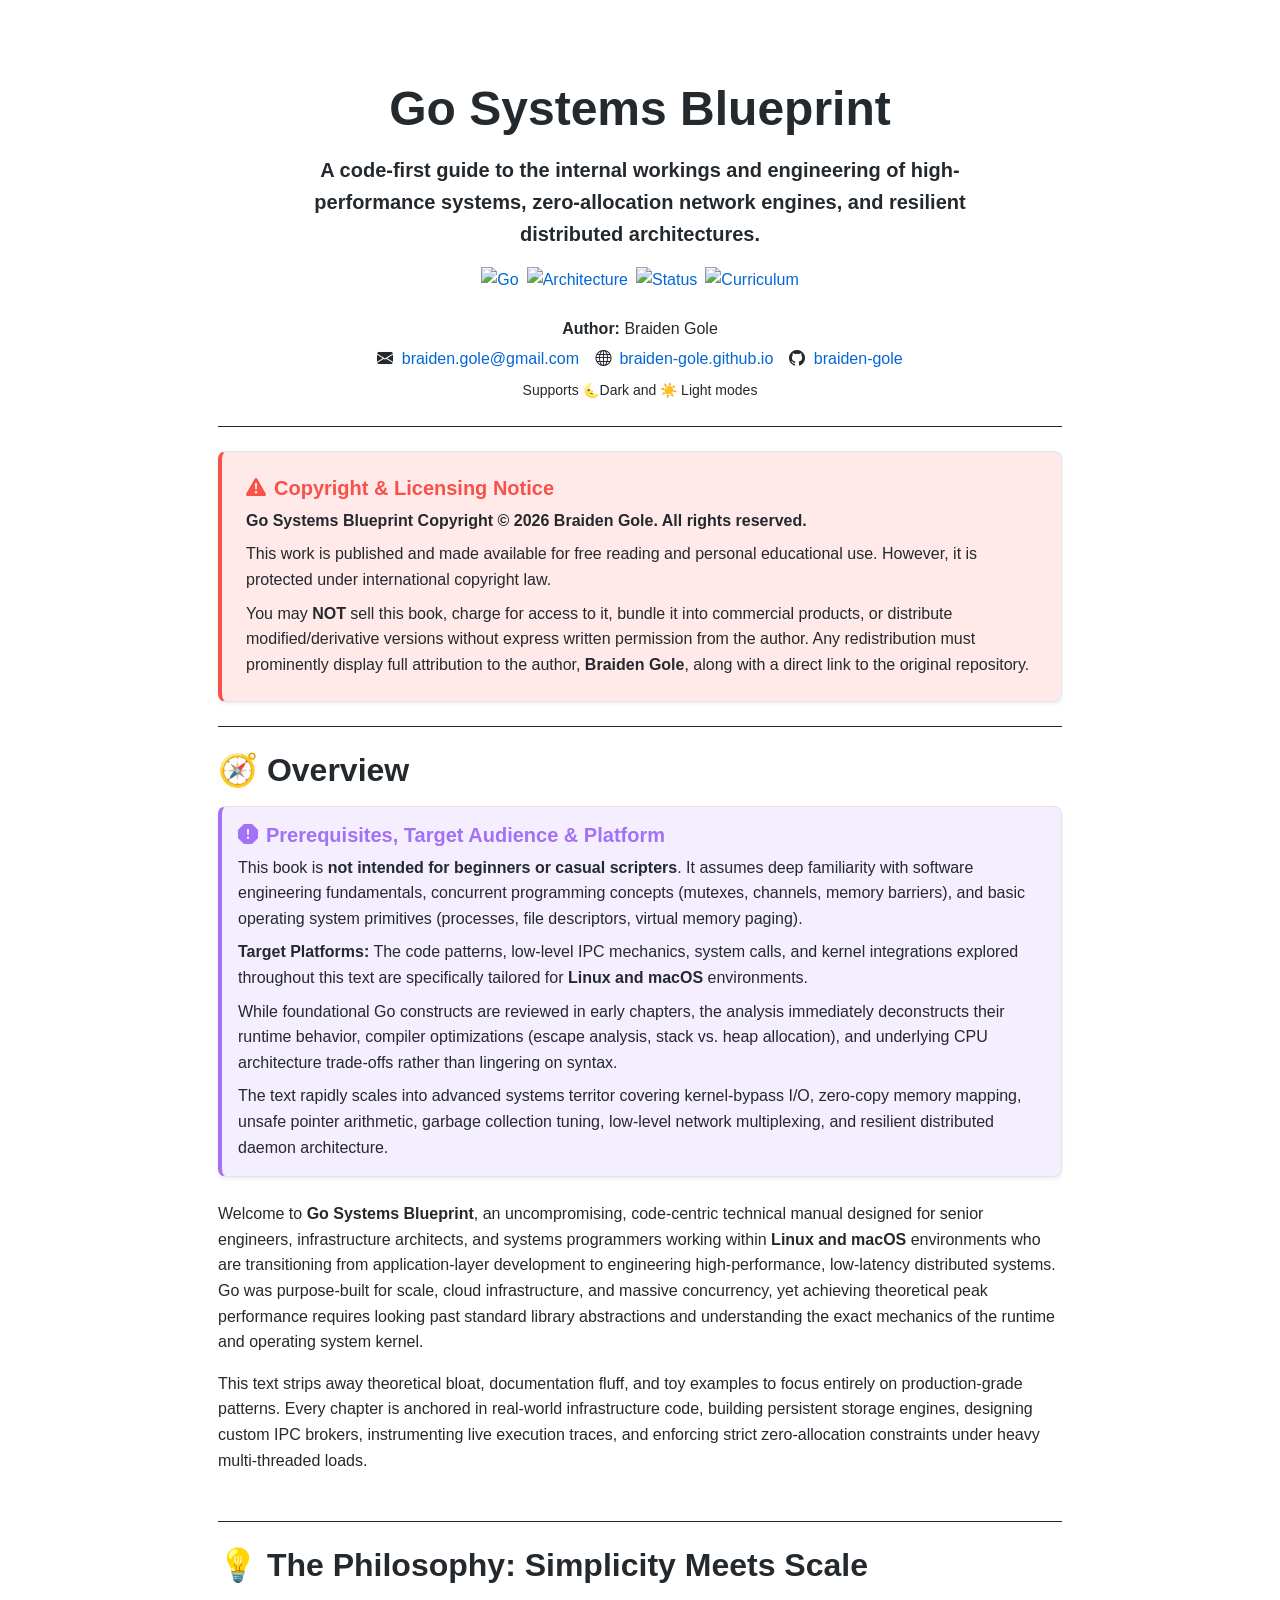
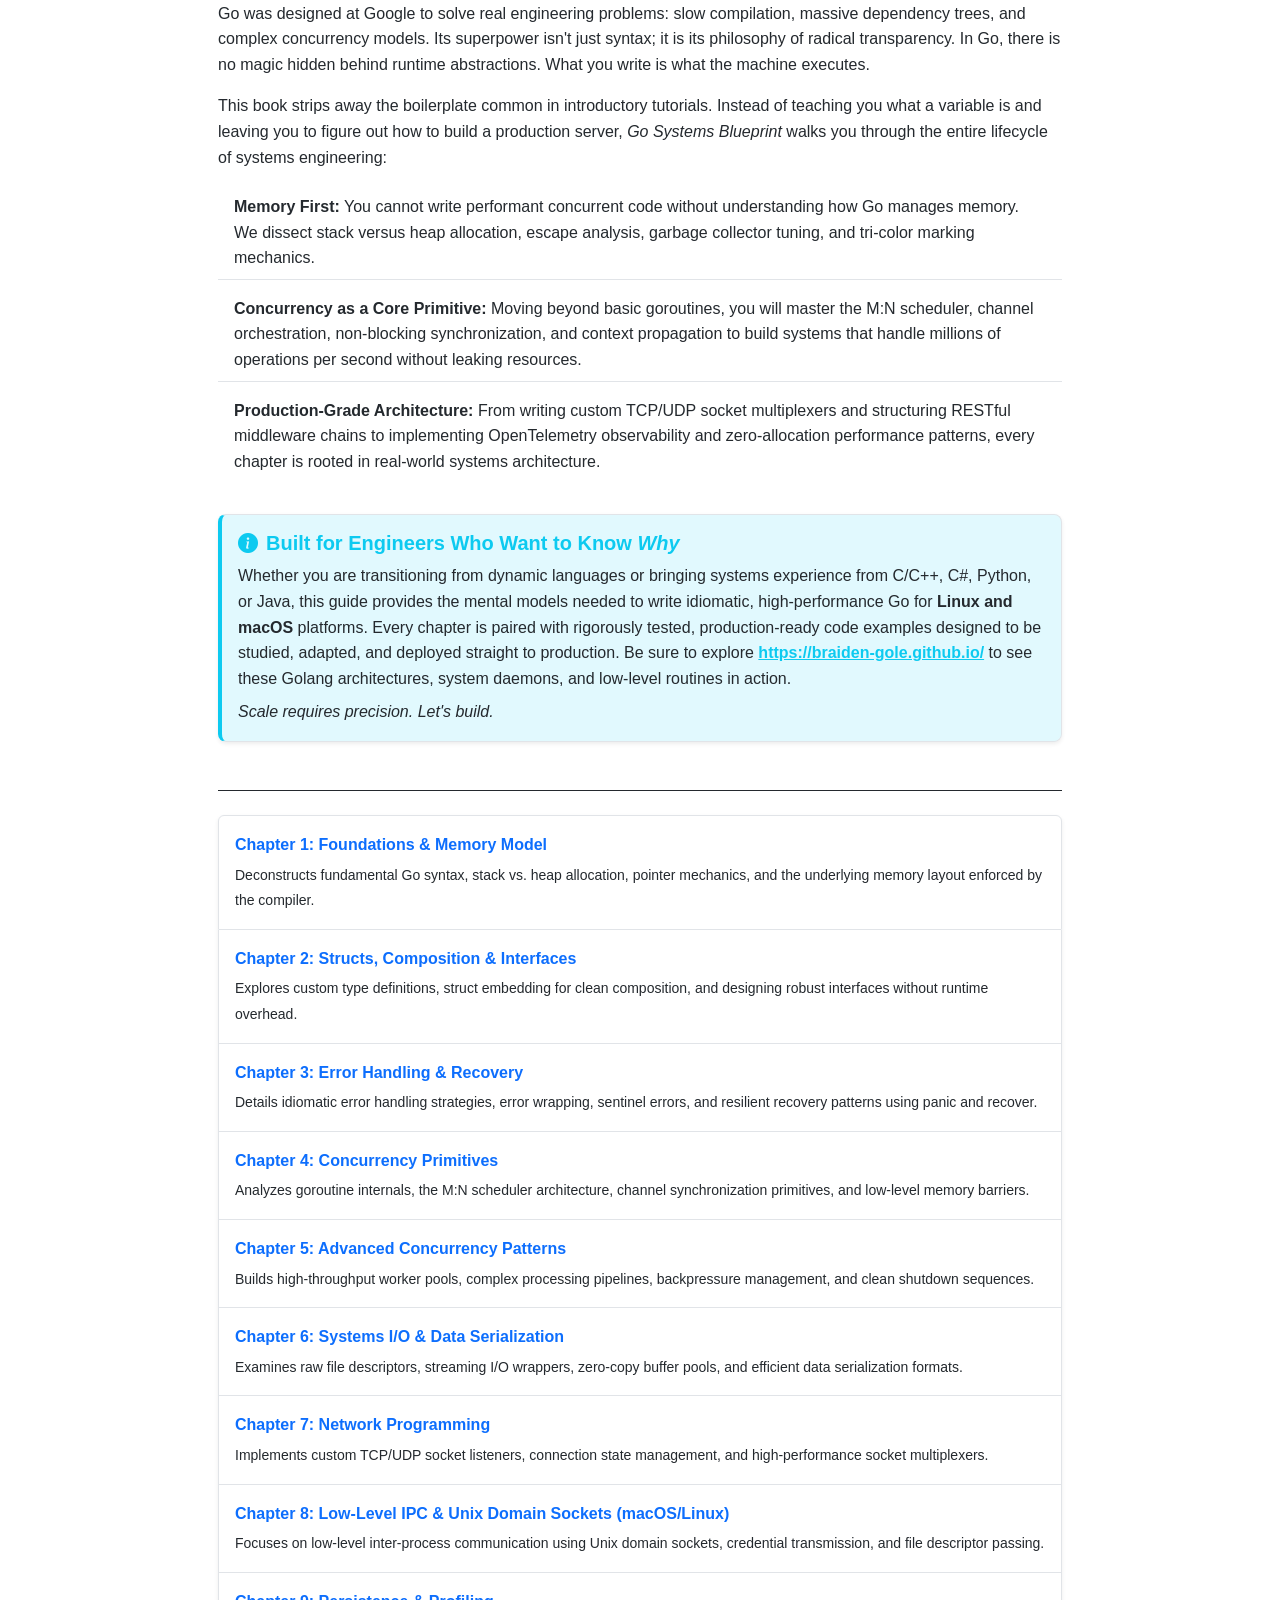
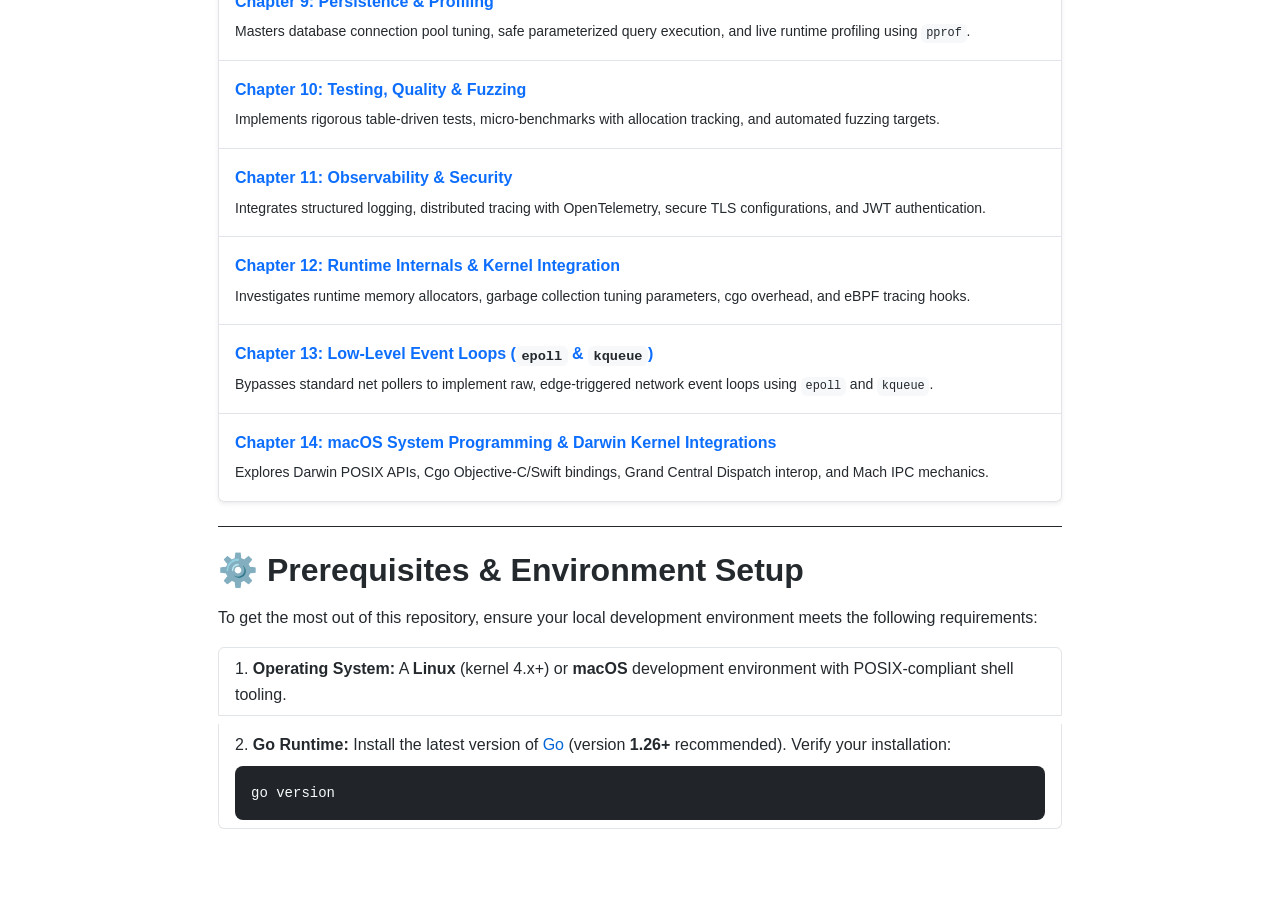
==== index.html @ 61bf5af3 "Initial commit." ====
<!DOCTYPE html>
<html lang="en">
    <head>
        <meta charset="UTF-8">
        <meta name="viewport" content="width=device-width, initial-scale=1.0">
        <meta name="color-scheme" content="light dark">
        <meta name="google-site-verification" content="gSmkvvqMiaJTaz9yyplx1rLh1oq0xYuaoLw1D1LukHU" />
        <meta name="description" content="A comprehensive guide and blueprint for building high-performance, scalable systems in Go by Braiden Gole." />
        <meta name="author" content="Braiden Gole" />
        <meta name="robots" content="index, follow" />
        <title>Go Systems Blueprint | Braiden Gole</title>

        <!-- Canonical Tag (Points strictly to itself) -->
        <link rel="canonical" href="https://braiden-gole.github.io/go-systems-blueprint-book/" />

        <!-- Identity Verification -->
        <link rel="me" href="https://github.com/braiden-gole" />

        <!-- Structured Data: Book Schema -->
        <script type="application/ld+json">
        {
            "@context": "https://schema.org",
            "@type": "TechArticle",
            "headline": "Go Systems Blueprint",
            "url": "https://braiden-gole.github.io/go-systems-blueprint-book/",
            "description": "A comprehensive guide and blueprint for building high-performance, scalable systems in Go.",
            "author": {
                "@type": "Person",
                "name": "Braiden Gole",
                "jobTitle": "Computer Programmer",
                "url": "https://braiden-gole.github.io/",
                "image": "https://braiden-gole.github.io/images/favicon_braiden.png",
                "sameAs": [
                    "https://github.com/braiden-gole"
                ]
            },
            "inLanguage": "en"
        }
        </script>

        <!-- Bootstrap 5 CSS -->
        <link href="https://cdn.jsdelivr.net/npm/bootstrap@5.3.3/dist/css/bootstrap.min.css"
              rel="stylesheet"
              integrity="sha384-QWTKZyjpPEjISv5WaRU9OFeRpok6YctnYmDr5pNlyT2bRjXh0JMhjY6hW+ALEwIH"
              crossorigin="anonymous">
        
        <!-- Bootstrap Icons -->
        <link rel="stylesheet"
              href="https://cdn.jsdelivr.net/npm/bootstrap-icons@1.11.3/font/bootstrap-icons.min.css">

        <!-- Custom CSS -->
        <link rel="stylesheet" href="stylesheets/main.css">
    </head>
    <body>
        <main class="container my-5" style="max-width: 900px;">

            <!-- Header Section -->
            <header class="text-center mb-4">
                <h1 class="display-5 fw-bold mb-3">Go Systems Blueprint</h1>

                <p class="lead fw-semibold text-body-white mx-auto"
                   style="max-width: 750px;">
                    A code-first guide to the internal workings and
                    engineering of high-performance systems,
                    zero-allocation network engines, and resilient
                    distributed architectures.
                </p>

                <!-- Badges -->
                <div class="d-flex flex-wrap justify-content-center gap-2 my-3">
                    <a href="https://golang.org"><img
                        src="https://img.shields.io/badge/language-Go-00ADD8?style=for-the-badge&logo=go&logoColor=white"
                        alt="Go"></a>
                    <a href="https://github.com/braiden-gole/go-systems-blueprint"><img
                        src="https://img.shields.io/badge/architecture-Concurrent-6F42C1?style=for-the-badge&logo=server&logoColor=white"
                        alt="Architecture"></a>
                    <a href="https://github.com/braiden-gole/go-systems-blueprint"><img
                        src="https://img.shields.io/badge/status-active-2EA44F?style=for-the-badge&logo=statuspage&logoColor=white"
                        alt="Status"></a>
                    <a href="https://github.com/braiden-gole/go-systems-blueprint"><img
                        src="https://img.shields.io/badge/curriculum-14_Chapters-FB8C00?style=for-the-badge&logo=gitbook&logoColor=white"
                        alt="Curriculum"></a>
                </div>

                <!-- Author Info -->
                <div class="mt-4">
                    <p class="mb-1"><strong>Author:</strong> Braiden Gole</p>
                    <div class="d-flex flex-wrap justify-content-center align-items-center gap-3 text-body-secondary">
                        <span><i class="bi bi-envelope-fill me-1 author-icon"></i>
                            <a href="mailto:braiden.gole@gmail.com"
                               class="text-decoration-none">braiden.gole@gmail.com</a>
                        </span>
                        <span><i class="bi bi-globe me-1 author-icon"></i>
                            <a href="https://braiden-gole.github.io/"
                               class="text-decoration-none">braiden-gole.github.io</a>
                        </span>
                        <span><i class="bi bi-github me-1 author-icon"></i>
                            <a href="https://github.com/braiden-gole"
                               class="text-decoration-none">braiden-gole</a>
                        </span>
                    </div>
                </div>

                <p class="small mt-2">
                    Supports 🌜Dark and ☀️ Light modes
                </p>
            </header>

            <hr class="my-4">

            <!-- Copyright Notice Callout -->
            <div class="alert alert-caution shadow-sm rounded-3 mb-4 p-4"
                 role="alert">
                <h5 class="alert-heading fw-bold mb-2">
                    <i class="bi bi-exclamation-triangle-fill me-2"></i>Copyright & Licensing Notice
                </h5>
                <p class="mb-2">
                    <strong>Go Systems Blueprint Copyright © 2026 Braiden Gole. All rights reserved.</strong>
                </p>
                <p class="mb-2">
                    This work is published and made available for free reading
                    and personal educational use. However, it is protected
                    under international copyright law.
                </p>
                <p class="mb-0">
                    You may <strong>NOT</strong> sell this book, charge for
                    access to it, bundle it into commercial products, or
                    distribute modified/derivative versions without express
                    written permission from the author. Any redistribution
                    must prominently display full attribution to the
                    author, <strong>Braiden Gole</strong>, along with a
                    direct link to the original repository.
                </p>
            </div>

            <hr class="my-4">

            <!-- Overview Section -->
            <section class="mb-5">
                <h2 class="fw-bold mb-3">🧭 Overview</h2>

                <!-- Prerequisites Callout -->
                <div class="alert alert-purple shadow-sm rounded-3 mb-4"
                     role="alert">
                    <h5 class="alert-heading fw-bold mb-2">
                        <i class="bi bi-exclamation-octagon-fill me-2"></i>Prerequisites, Target Audience & Platform
                    </h5>
                    <p class="mb-2">
                        This book is <strong>not intended for beginners or
                        casual scripters</strong>. It assumes deep
                        familiarity with software engineering fundamentals,
                        concurrent programming concepts (mutexes, channels,
                        memory barriers), and basic operating system
                        primitives (processes, file descriptors, virtual
                        memory paging).
                    </p>
                    <p class="mb-2">
                        <strong>Target Platforms:</strong> The code patterns,
                        low-level IPC mechanics, system calls, and kernel
                        integrations explored throughout this text are
                        specifically tailored for <strong>Linux and
                        macOS</strong> environments.
                    </p>
                    <p class="mb-2">
                        While foundational Go constructs are reviewed in
                        early chapters, the analysis immediately
                        deconstructs their runtime behavior, compiler
                        optimizations (escape analysis, stack vs. heap
                        allocation), and underlying CPU architecture
                        trade-offs rather than lingering on syntax.
                    </p>
                    <p class="mb-0">
                        The text rapidly scales into advanced systems
                        territor covering kernel-bypass I/O, zero-copy
                        memory mapping, unsafe pointer arithmetic, garbage
                        collection tuning, low-level network multiplexing,
                        and resilient distributed daemon architecture.
                    </p>
                </div>

                <p>
                    Welcome to <strong>Go Systems Blueprint</strong>, an
                    uncompromising, code-centric technical manual designed
                    for senior engineers, infrastructure architects, and
                    systems programmers working within <strong>Linux and
                    macOS</strong> environments who are transitioning from
                    application-layer development to engineering
                    high-performance, low-latency distributed systems. Go
                    was purpose-built for scale, cloud infrastructure, and
                    massive concurrency, yet achieving theoretical peak
                    performance requires looking past standard library
                    abstractions and understanding the exact mechanics of
                    the runtime and operating system kernel.
                </p>

                <p>
                    This text strips away theoretical bloat, documentation
                    fluff, and toy examples to focus entirely on
                    production-grade patterns. Every chapter is anchored in
                    real-world infrastructure code, building persistent
                    storage engines, designing custom IPC brokers,
                    instrumenting live execution traces, and enforcing
                    strict zero-allocation constraints under heavy
                    multi-threaded loads.
                </p>
            </section>

            <hr class="my-4">

            <!-- Philosophy Section -->
            <section class="mb-5">
                <h2 class="fw-bold mb-3">
                    💡 The Philosophy: Simplicity Meets Scale
                </h2>

                <p>
                    Go was designed at Google to solve real engineering
                    problems: slow compilation, massive dependency trees, and
                    complex concurrency models. Its superpower isn't just
                    syntax; it is its philosophy of radical transparency. In
                    Go, there is no magic hidden behind runtime
                    abstractions. What you write is what the machine
                    executes.
                </p>

                <p>
                    This book strips away the boilerplate common in
                    introductory tutorials. Instead of teaching you what a
                    variable is and leaving you to figure out how to build a
                    production server, <em>Go Systems Blueprint</em> walks
                    you through the entire lifecycle of systems
                    engineering:
                </p>

                <ul class="list-group list-group-flush mb-4">
                    <li class="list-group-item">
                        <strong>Memory First:</strong> You cannot write
                        performant concurrent code without understanding how
                        Go manages memory. We dissect stack versus heap
                        allocation, escape analysis, garbage collector
                        tuning, and tri-color marking mechanics.
                    </li>
                    <li class="list-group-item">
                        <strong>Concurrency as a Core Primitive:</strong>
                        Moving beyond basic goroutines, you will master the
                        M:N scheduler, channel orchestration, non-blocking
                        synchronization, and context propagation to build
                        systems that handle millions of operations per
                        second without leaking resources.
                    </li>
                    <li class="list-group-item">
                        <strong>Production-Grade Architecture:</strong>
                        From writing custom TCP/UDP socket multiplexers and
                        structuring RESTful middleware chains to
                        implementing OpenTelemetry observability and
                        zero-allocation performance patterns, every chapter
                        is rooted in real-world systems architecture.
                    </li>
                </ul>

                <!-- Note Callout -->
                <div class="alert alert-info shadow-sm rounded-3"
                     role="alert">
                    <h5 class="alert-heading fw-bold mb-2">
                        <i class="bi bi-info-circle-fill me-2"></i>Built for Engineers Who Want to Know <em>Why</em>
                    </h5>
                    <p class="mb-2">
                        Whether you are transitioning from dynamic languages
                        or bringing systems experience from C/C++, C#,
                        Python, or Java, this guide provides the mental
                        models needed to write idiomatic, high-performance
                        Go for <strong>Linux and macOS</strong> platforms.
                        Every chapter is paired with rigorously tested,
                        production-ready code examples designed to be
                        studied, adapted, and deployed straight to
                        production. Be sure to explore <strong><a
                        href="https://braiden-gole.github.io/"
                        class="text-info text-decoration-underline">https://braiden-gole.github.io/</a></strong>
                        to see these Golang architectures, system daemons,
                        and low-level routines in action.
                    </p>
                    <p class="mb-0">
                        <em>Scale requires precision. Let's build.</em>
                    </p>
                </div>
            </section>

            <hr class="my-4">

            <!-- Core Curriculum -->
            <div class="list-group shadow-sm">
                <a href="components/01_chapter.html"
                   class="list-group-item list-group-item-action p-3">
                    <div class="fw-bold mb-1 link-primary">
                        Chapter 1: Foundations & Memory Model
                    </div>
                    <small>
                        Deconstructs fundamental Go syntax, stack vs. heap
                        allocation, pointer mechanics, and the underlying
                        memory layout enforced by the compiler.
                    </small>
                </a>
                <a href="components/02_chapter.html"
                   class="list-group-item list-group-item-action p-3">
                    <div class="fw-bold mb-1 link-primary">
                        Chapter 2: Structs, Composition & Interfaces
                    </div>
                    <small>
                        Explores custom type definitions, struct embedding
                        for clean composition, and designing robust
                        interfaces without runtime overhead.
                    </small>
                </a>
                <a href="components/03_chapter.html"
                   class="list-group-item list-group-item-action p-3">
                    <div class="fw-bold mb-1 link-primary">
                        Chapter 3: Error Handling & Recovery
                    </div>
                    <small>
                        Details idiomatic error handling strategies, error
                        wrapping, sentinel errors, and resilient recovery
                        patterns using panic and recover.
                    </small>
                </a>
                <a href="components/04_chapter.html"
                   class="list-group-item list-group-item-action p-3">
                    <div class="fw-bold mb-1 link-primary">
                        Chapter 4: Concurrency Primitives
                    </div>
                    <small>
                        Analyzes goroutine internals, the M:N scheduler
                        architecture, channel synchronization primitives,
                        and low-level memory barriers.
                    </small>
                </a>
                <a href="components/05_chapter.html"
                   class="list-group-item list-group-item-action p-3">
                    <div class="fw-bold mb-1 link-primary">
                        Chapter 5: Advanced Concurrency Patterns
                    </div>
                    <small>
                        Builds high-throughput worker pools, complex
                        processing pipelines, backpressure management, and
                        clean shutdown sequences.
                    </small>
                </a>
                <a href="components/06_chapter.html"
                   class="list-group-item list-group-item-action p-3">
                    <div class="fw-bold mb-1 link-primary">
                        Chapter 6: Systems I/O & Data Serialization
                    </div>
                    <small>
                        Examines raw file descriptors, streaming I/O
                        wrappers, zero-copy buffer pools, and efficient data
                        serialization formats.
                    </small>
                </a>
                <a href="components/07_chapter.html"
                   class="list-group-item list-group-item-action p-3">
                    <div class="fw-bold mb-1 link-primary">
                        Chapter 7: Network Programming
                    </div>
                    <small>
                        Implements custom TCP/UDP socket listeners, connection
                        state management, and high-performance socket
                        multiplexers.
                    </small>
                </a>
                <a href="components/08_chapter.html"
                   class="list-group-item list-group-item-action p-3">
                    <div class="fw-bold mb-1 link-primary">
                        Chapter 8: Low-Level IPC & Unix Domain Sockets (macOS/Linux)
                    </div>
                    <small>
                        Focuses on low-level inter-process communication using
                        Unix domain sockets, credential transmission, and
                        file descriptor passing.
                    </small>
                </a>
                <a href="components/09_chapter.html"
                   class="list-group-item list-group-item-action p-3">
                    <div class="fw-bold mb-1 link-primary">
                        Chapter 9: Persistence & Profiling
                    </div>
                    <small>
                        Masters database connection pool tuning, safe
                        parameterized query execution, and live runtime
                        profiling using <code>pprof</code>.
                    </small>
                </a>
                <a href="components/10_chapter.html"
                   class="list-group-item list-group-item-action p-3">
                    <div class="fw-bold mb-1 link-primary">
                        Chapter 10: Testing, Quality & Fuzzing
                    </div>
                    <small>
                        Implements rigorous table-driven tests,
                        micro-benchmarks with allocation tracking, and
                        automated fuzzing targets.
                    </small>
                </a>
                <a href="components/11_chapter.html"
                   class="list-group-item list-group-item-action p-3">
                    <div class="fw-bold mb-1 link-primary">
                        Chapter 11: Observability & Security
                    </div>
                    <small>
                        Integrates structured logging, distributed tracing
                        with OpenTelemetry, secure TLS configurations, and
                        JWT authentication.
                    </small>
                </a>
                <a href="components/12_chapter.html"
                   class="list-group-item list-group-item-action p-3">
                    <div class="fw-bold mb-1 link-primary">
                        Chapter 12: Runtime Internals & Kernel Integration
                    </div>
                    <small>
                        Investigates runtime memory allocators, garbage
                        collection tuning parameters, cgo overhead, and
                        eBPF tracing hooks.
                    </small>
                </a>
                <a href="components/13_chapter.html"
                   class="list-group-item list-group-item-action p-3">
                    <div class="fw-bold mb-1 link-primary">
                        Chapter 13: Low-Level Event Loops (<code>epoll</code> & <code>kqueue</code>)
                    </div>
                    <small>
                        Bypasses standard net pollers to implement raw,
                        edge-triggered network event loops using
                        <code>epoll</code> and <code>kqueue</code>.
                    </small>
                </a>
                <a href="components/14_chapter.html"
                   class="list-group-item list-group-item-action p-3">
                    <div class="fw-bold mb-1 link-primary">
                        Chapter 14: macOS System Programming & Darwin Kernel Integrations
                    </div>
                    <small>
                        Explores Darwin POSIX APIs, Cgo Objective-C/Swift
                        bindings, Grand Central Dispatch interop, and Mach
                        IPC mechanics.
                    </small>
                </a>
            </div>

            <hr class="my-4">

            <!-- Prerequisites Section -->
            <section class="mb-5">
                <h2 class="fw-bold mb-3">
                    ⚙️ Prerequisites & Environment Setup
                </h2>

                <p>
                    To get the most out of this repository, ensure your
                    local development environment meets the following
                    requirements:
                </p>

                <ol class="list-group list-group-numbered mb-3">
                    <li class="list-group-item">
                        <strong>Operating System:</strong> A
                        <strong>Linux</strong> (kernel 4.x+) or
                        <strong>macOS</strong> development environment with
                        POSIX-compliant shell tooling.
                    </li>
                    <li class="list-group-item">
                        <strong>Go Runtime:</strong> Install the latest
                        version of <a href="https://go.dev/dl/">Go</a>
                        (version <strong>1.26+</strong> recommended). Verify
                        your installation:
                        <div class="mt-2">
                            <pre class="bg-dark text-light p-3 rounded-3 mb-0"><code>go version</code></pre>
                        </div>
                    </li>
                </ol>
            </section>

        </main>

        <!-- Bootstrap 5 JavaScript Bundle -->
        <script src="https://cdn.jsdelivr.net/npm/bootstrap@5.3.3/dist/js/bootstrap.bundle.min.js"
                integrity="sha384-YvpcrYf0tY3lHB60NNkmXc5s9fDVZLESaAA55NDzOxhy9GkcIdslK1eN7N6jIeHz"
                crossorigin="anonymous"></script>
    </body>
</html>
---- stylesheets/main.css ----
:root {
    --bg-color: #0d1117;
    --text-color: #ffffff;
    --border-color: #30363d;
    --link-color: #58a6ff;
    --subtext-color: #c9d1d9;
    --code-bg: #161b22;
    --important-purple: #a371f7;
    --caution-color: #f85149;
    --info-color: #0dcaf0;
}

@media (prefers-color-scheme: dark) {
    :root {
        --bg-color: #0d1117;
        --text-color: #ffffff;
        --border-color: #30363d;
        --link-color: #58a6ff;
        --subtext-color: #c9d1d9;
        --code-bg: #161b22;
    }
}

@media (prefers-color-scheme: light) {
    :root {
        --bg-color: #ffffff;
        --text-color: #24292e;
        --border-color: #e1e4e8;
        --link-color: #0366d6;
        --subtext-color: #586069;
        --code-bg: #f6f8fa;
    }
}

body {
    font-family: -apple-system, BlinkMacSystemFont, "Segoe UI", Helvetica, Arial, sans-serif;
    background-color: var(--bg-color);
    color: var(--text-color);
    line-height: 1.6;
    max-width: 900px;
    margin: 0 auto;
    padding: 2rem 1rem;
}

a {
    color: var(--link-color);
    text-decoration: none;
}

a:hover {
    text-decoration: underline;
}

hr {
    border: 0;
    height: 1px;
    background-color: var(--text-color);
    opacity: 1;
    margin: 2rem 0;
}

code {
    background-color: var(--code-bg);
    color: var(--text-color);
    padding: 0.2em 0.4em;
    border-radius: 6px;
    font-family: ui-monospace, SFMono-Regular, SF Mono, Menlo, Consolas, Liberation Mono, monospace;
    font-size: 85%;
}

pre {
    background-color: var(--code-bg);
    padding: 1rem;
    border-radius: 6px;
    overflow-x: auto;
}

pre code {
    background: transparent;
    padding: 0;
}

.callout {
    padding: 1rem;
    margin: 1.5rem 0;
    border-left: 4px solid;
    border-radius: 0 6px 6px 0;
    background-color: var(--bg-color);
    border-color: var(--border-color);
}

.callout-caution {
    border-left-color: var(--caution-color);
}

.callout-important {
    border-left-color: var(--important-purple);
}

.alert-purple {
    background-color: rgba(163, 113, 247, 0.12);
    color: var(--text-color);
    border: 1px solid var(--border-color);
    border-left: 4px solid var(--important-purple);
    border-radius: 0 6px 6px 0;
}

.alert-purple .alert-heading {
    color: var(--important-purple);
}

.alert-caution {
    background-color: rgba(248, 81, 73, 0.12);
    color: var(--text-color);
    border: 1px solid var(--border-color);
    border-left: 4px solid var(--caution-color);
    border-radius: 0 6px 6px 0;
}

.alert-caution .alert-heading {
    color: var(--caution-color);
}

/* Custom Info Alert using Bootstrap 5 hex blue (#0dcaf0) */
.alert-info {
    background-color: rgba(13, 202, 240, 0.12);
    color: var(--text-color);
    border: 1px solid var(--border-color);
    border-left: 4px solid var(--info-color);
    border-radius: 0 6px 6px 0;
}

.alert-info .alert-heading {
    color: var(--info-color);
}

.callout-note {
    border-left-color: var(--info-color);
}

.callout-title {
    font-weight: bold;
    margin-bottom: 0.5rem;
    display: flex;
    align-items: center;
    gap: 0.5rem;
}

ul, ol {
    padding-left: 1.5rem;
}

li {
    margin-bottom: 0.5rem;
}

.list-group,
.list-group-flush,
.list-group-item {
    background-color: var(--bg-color);
    color: var(--text-color);
    border-color: var(--border-color);
}

.chapter-desc {
    color: var(--subtext-color);
    display: block;
    margin-top: 0.2rem;
}

.author-icon {
    color: var(--text-color);
}

#core-curriculum {
    background-color: var(--bg-color);
}
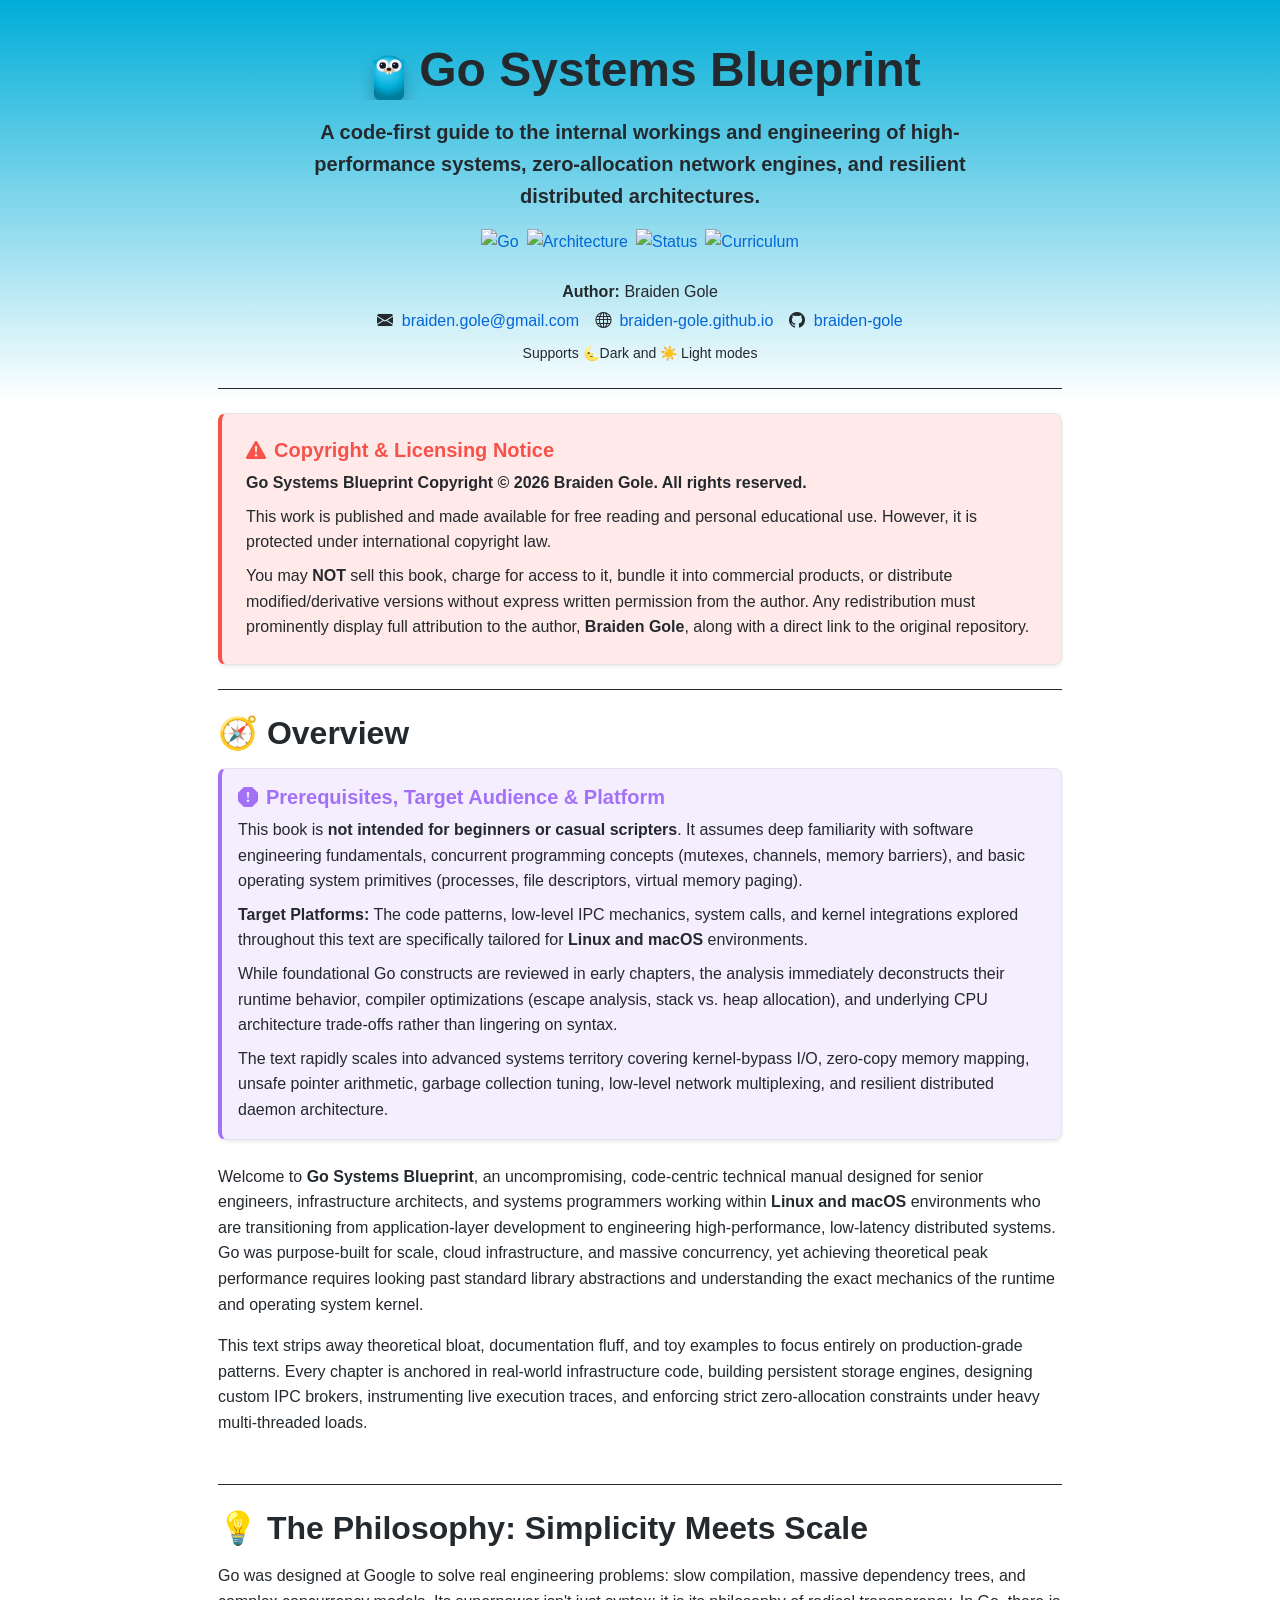
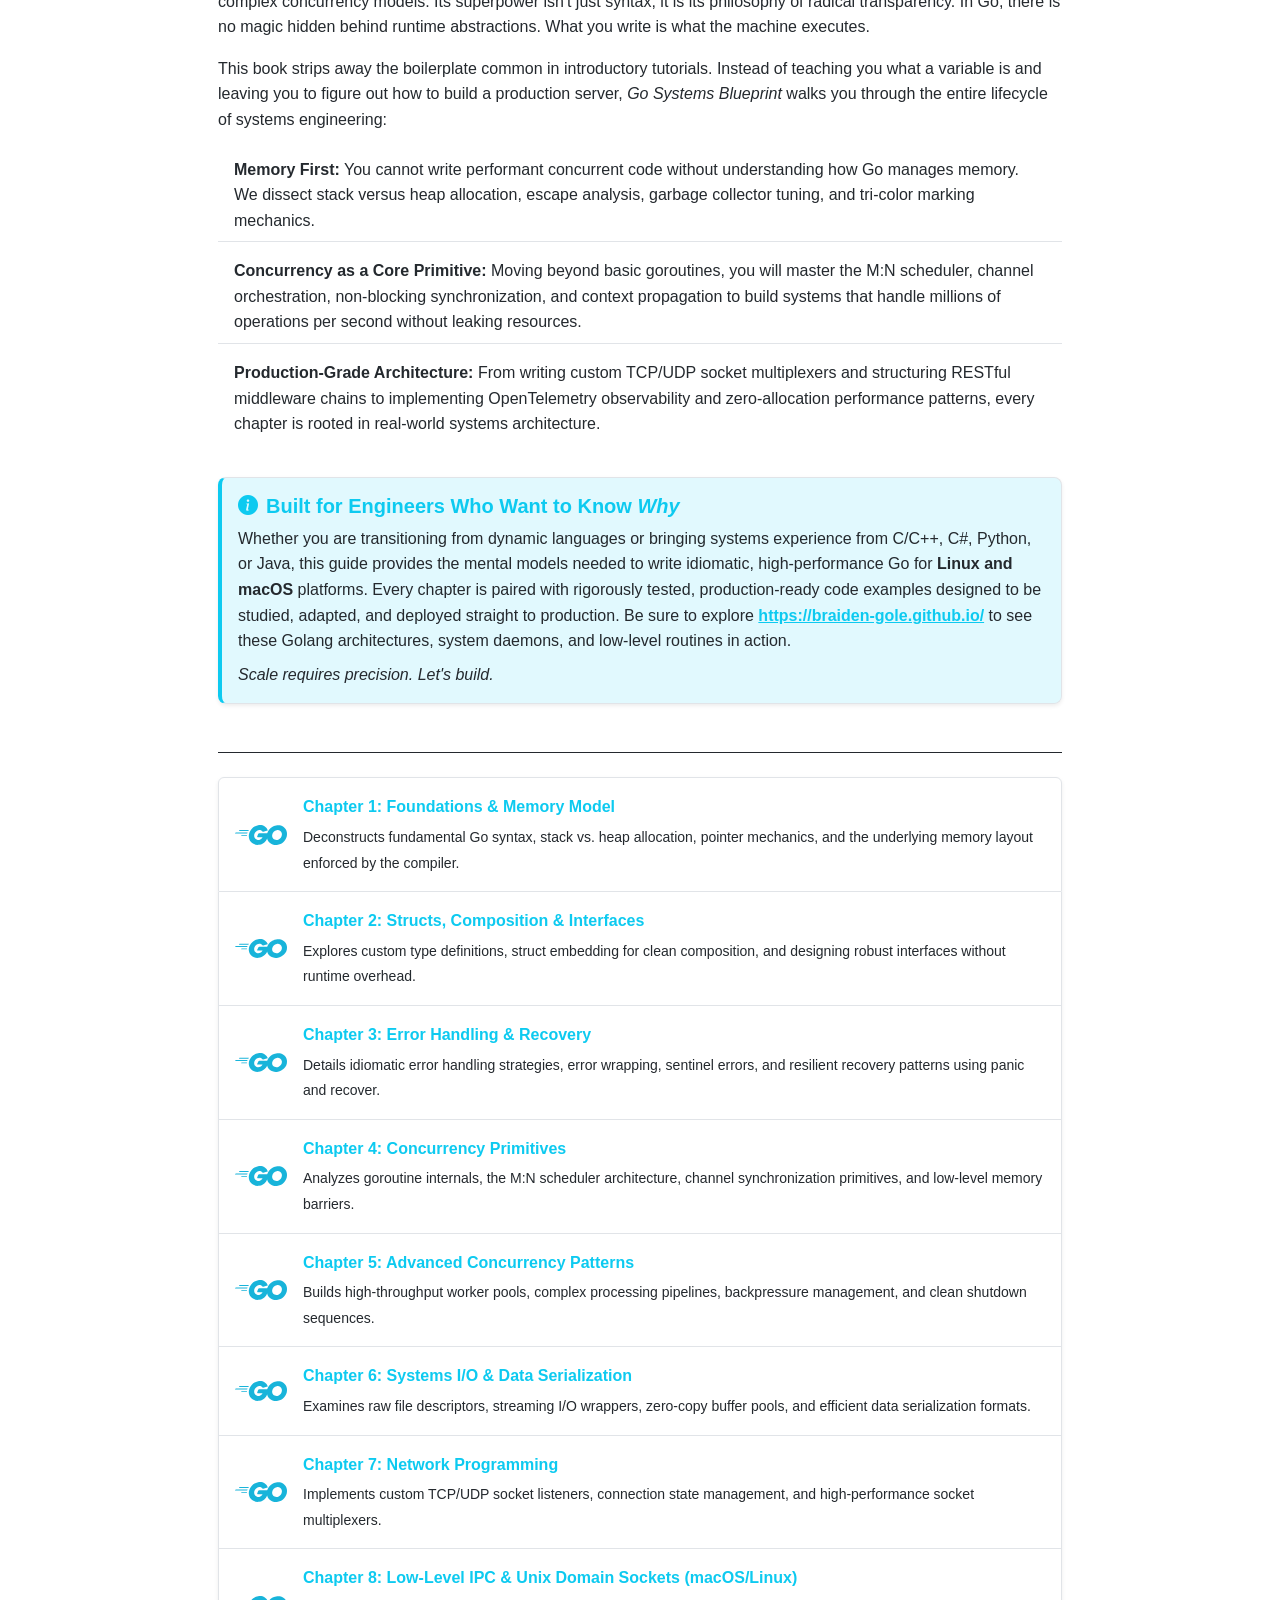
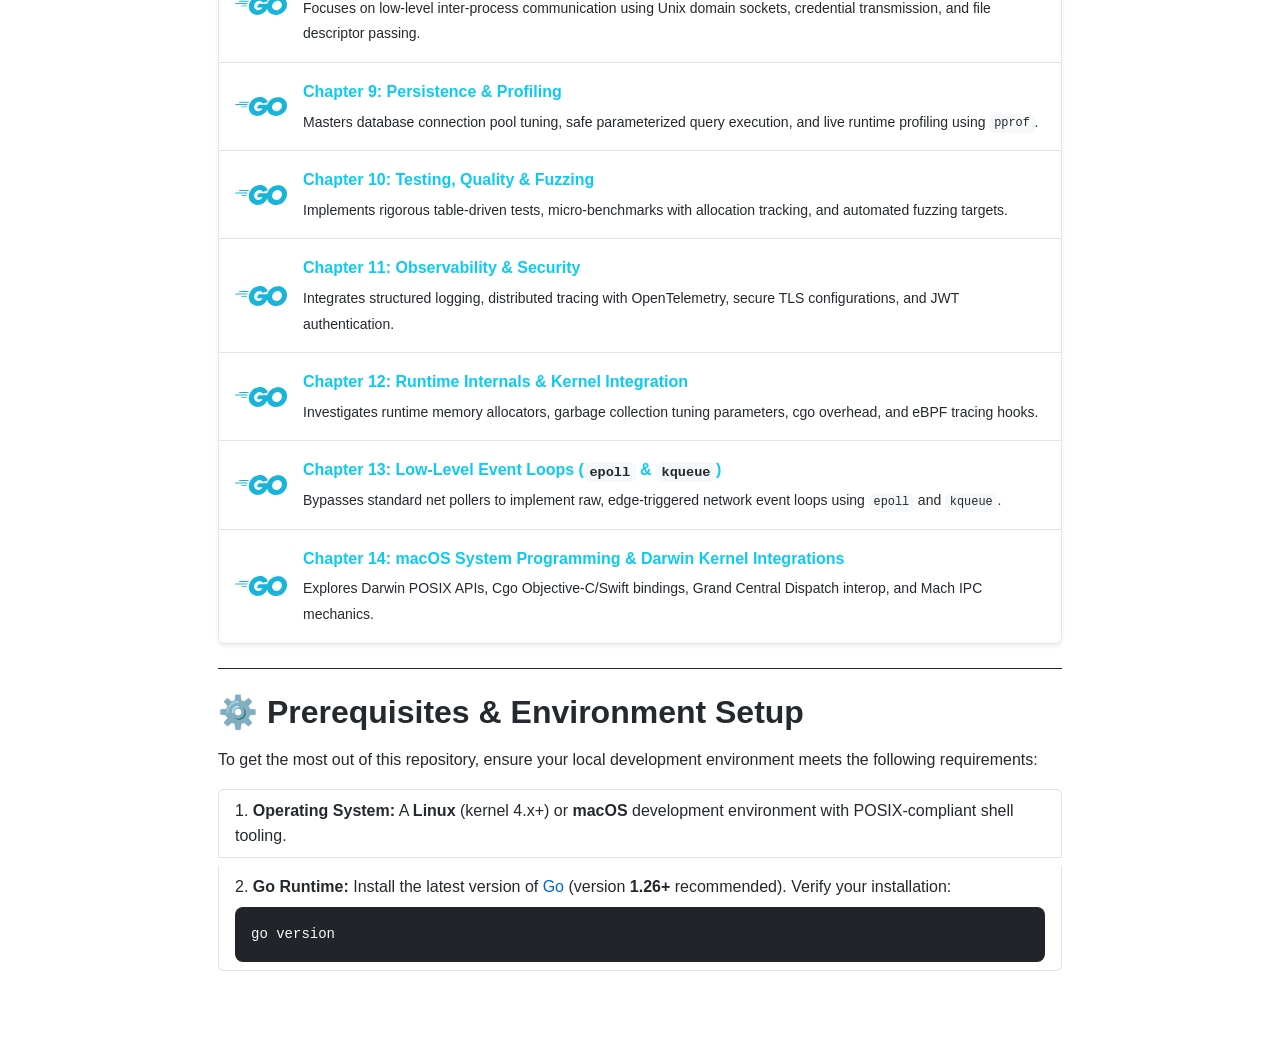
==== commit 6c677f25: "Initial commit." ====
--- a/index.html
+++ b/index.html
@@ -8,31 +8,45 @@
         <meta name="description" content="A comprehensive guide and blueprint for building high-performance, scalable systems in Go by Braiden Gole." />
         <meta name="author" content="Braiden Gole" />
         <meta name="robots" content="index, follow" />
+
+        <!-- Open Graph Social Preview Tags -->
+        <meta property="og:title" content="Go Systems Blueprint | Braiden Gole" />
+        <meta property="og:description" content="A comprehensive guide and blueprint for building high-performance, scalable systems in Go by Braiden Gole." />
+        <meta property="og:type" content="website" />
+        <meta property="og:url" content="https://braiden-gole.github.io/go-systems-blueprint-book/" />
+        <meta property="og:image" content="images/braiden_gole_black_dress_shirt.png?v=8" />
+        <meta property="og:image:width" content="180" />
+        <meta property="og:image:height" content="180" />
+
         <title>Go Systems Blueprint | Braiden Gole</title>
 
-        <!-- Canonical Tag (Points strictly to itself) -->
+        <!-- Canonical Tag -->
         <link rel="canonical" href="https://braiden-gole.github.io/go-systems-blueprint-book/" />
 
         <!-- Identity Verification -->
         <link rel="me" href="https://github.com/braiden-gole" />
+
+        <!-- Primary Favicons (Relative Paths) -->
+        <link rel="icon" type="image/png" sizes="32x32" href="images/braiden_gole_black_dress_shirt.png?v=8">
+        <link rel="icon" type="image/png" sizes="16x16" href="images/braiden_gole_black_dress_shirt.png?v=8">
+        <link rel="shortcut icon" type="image/png" href="images/braiden_gole_black_dress_shirt.png?v=8">
 
         <!-- Structured Data: Book Schema -->
         <script type="application/ld+json">
         {
             "@context": "https://schema.org",
-            "@type": "TechArticle",
+            "@type": "Book",
+            "@id": "https://braiden-gole.github.io/go-systems-blueprint-book/#book",
             "headline": "Go Systems Blueprint",
             "url": "https://braiden-gole.github.io/go-systems-blueprint-book/",
             "description": "A comprehensive guide and blueprint for building high-performance, scalable systems in Go.",
+            "image": "images/braiden_gole_black_dress_shirt.png?v=8",
             "author": {
                 "@type": "Person",
+                "@id": "https://braiden-gole.github.io/#person",
                 "name": "Braiden Gole",
                 "jobTitle": "Computer Programmer",
-                "url": "https://braiden-gole.github.io/",
-                "image": "https://braiden-gole.github.io/images/favicon_braiden.png",
-                "sameAs": [
-                    "https://github.com/braiden-gole"
-                ]
+                "url": "https://braiden-gole.github.io/"
             },
             "inLanguage": "en"
         }
@@ -40,23 +54,27 @@
 
         <!-- Bootstrap 5 CSS -->
         <link href="https://cdn.jsdelivr.net/npm/bootstrap@5.3.3/dist/css/bootstrap.min.css"
-              rel="stylesheet"
-              integrity="sha384-QWTKZyjpPEjISv5WaRU9OFeRpok6YctnYmDr5pNlyT2bRjXh0JMhjY6hW+ALEwIH"
-              crossorigin="anonymous">
+            rel="stylesheet"
+            integrity="sha384-QWTKZyjpPEjISv5WaRU9OFeRpok6YctnYmDr5pNlyT2bRjXh0JMhjY6hW+ALEwIH"
+            crossorigin="anonymous">
         
         <!-- Bootstrap Icons -->
         <link rel="stylesheet"
-              href="https://cdn.jsdelivr.net/npm/bootstrap-icons@1.11.3/font/bootstrap-icons.min.css">
+            href="https://cdn.jsdelivr.net/npm/bootstrap-icons@1.11.3/font/bootstrap-icons.min.css">
 
         <!-- Custom CSS -->
         <link rel="stylesheet" href="stylesheets/main.css">
     </head>
     <body>
-        <main class="container my-5" style="max-width: 900px;">
-
-            <!-- Header Section -->
+        <main class="container-fluid my-2" >
             <header class="text-center mb-4">
-                <h1 class="display-5 fw-bold mb-3">Go Systems Blueprint</h1>
+                
+                <div class="d-flex align-items-center justify-content-center flex-wrap mb-3">
+                    <div style="width: 60px; height: 60px;">
+                        <canvas id="golang-canvas" style="display: block; width: 100%; height: 100%;"></canvas>
+                    </div>
+                    <h1 class="display-5 fw-bold mb-0">Go Systems Blueprint</h1>
+                </div>
 
                 <p class="lead fw-semibold text-body-white mx-auto"
                    style="max-width: 750px;">
@@ -171,7 +189,7 @@
                     </p>
                     <p class="mb-0">
                         The text rapidly scales into advanced systems
-                        territor covering kernel-bypass I/O, zero-copy
+                        territory covering kernel-bypass I/O, zero-copy
                         memory mapping, unsafe pointer arithmetic, garbage
                         collection tuning, low-level network multiplexing,
                         and resilient distributed daemon architecture.
@@ -290,158 +308,200 @@
             <!-- Core Curriculum -->
             <div class="list-group shadow-sm">
                 <a href="components/01_chapter.html"
-                   class="list-group-item list-group-item-action p-3">
-                    <div class="fw-bold mb-1 link-primary">
-                        Chapter 1: Foundations & Memory Model
-                    </div>
-                    <small>
-                        Deconstructs fundamental Go syntax, stack vs. heap
-                        allocation, pointer mechanics, and the underlying
-                        memory layout enforced by the compiler.
-                    </small>
+                class="list-group-item list-group-item-action p-3 d-flex align-items-center gap-3">
+                    <img src="svgs/golang_title.svg" alt="Go" style="width: 52px; height: auto; flex-shrink: 0; opacity: 0.9;" />
+                    <div>
+                        <div class="fw-bold mb-1 link-info">
+                            Chapter 1: Foundations & Memory Model
+                        </div>
+                        <small>
+                            Deconstructs fundamental Go syntax, stack vs. heap
+                            allocation, pointer mechanics, and the underlying
+                            memory layout enforced by the compiler.
+                        </small>
+                    </div>
                 </a>
                 <a href="components/02_chapter.html"
-                   class="list-group-item list-group-item-action p-3">
-                    <div class="fw-bold mb-1 link-primary">
-                        Chapter 2: Structs, Composition & Interfaces
-                    </div>
-                    <small>
-                        Explores custom type definitions, struct embedding
-                        for clean composition, and designing robust
-                        interfaces without runtime overhead.
-                    </small>
+                class="list-group-item list-group-item-action p-3 d-flex align-items-center gap-3">
+                    <img src="svgs/golang_title.svg" alt="Go" style="width: 52px; height: auto; flex-shrink: 0; opacity: 0.9;" />
+                    <div>
+                        <div class="fw-bold mb-1 link-info">
+                            Chapter 2: Structs, Composition & Interfaces
+                        </div>
+                        <small>
+                            Explores custom type definitions, struct embedding
+                            for clean composition, and designing robust
+                            interfaces without runtime overhead.
+                        </small>
+                    </div>
                 </a>
                 <a href="components/03_chapter.html"
-                   class="list-group-item list-group-item-action p-3">
-                    <div class="fw-bold mb-1 link-primary">
-                        Chapter 3: Error Handling & Recovery
-                    </div>
-                    <small>
-                        Details idiomatic error handling strategies, error
-                        wrapping, sentinel errors, and resilient recovery
-                        patterns using panic and recover.
-                    </small>
+                class="list-group-item list-group-item-action p-3 d-flex align-items-center gap-3">
+                    <img src="svgs/golang_title.svg" alt="Go" style="width: 52px; height: auto; flex-shrink: 0; opacity: 0.9;" />
+                    <div>
+                        <div class="fw-bold mb-1 link-info">
+                            Chapter 3: Error Handling & Recovery
+                        </div>
+                        <small>
+                            Details idiomatic error handling strategies, error
+                            wrapping, sentinel errors, and resilient recovery
+                            patterns using panic and recover.
+                        </small>
+                    </div>
                 </a>
                 <a href="components/04_chapter.html"
-                   class="list-group-item list-group-item-action p-3">
-                    <div class="fw-bold mb-1 link-primary">
-                        Chapter 4: Concurrency Primitives
-                    </div>
-                    <small>
-                        Analyzes goroutine internals, the M:N scheduler
-                        architecture, channel synchronization primitives,
-                        and low-level memory barriers.
-                    </small>
+                class="list-group-item list-group-item-action p-3 d-flex align-items-center gap-3">
+                    <img src="svgs/golang_title.svg" alt="Go" style="width: 52px; height: auto; flex-shrink: 0; opacity: 0.9;" />
+                    <div>
+                        <div class="fw-bold mb-1 link-info">
+                            Chapter 4: Concurrency Primitives
+                        </div>
+                        <small>
+                            Analyzes goroutine internals, the M:N scheduler
+                            architecture, channel synchronization primitives,
+                            and low-level memory barriers.
+                        </small>
+                    </div>
                 </a>
                 <a href="components/05_chapter.html"
-                   class="list-group-item list-group-item-action p-3">
-                    <div class="fw-bold mb-1 link-primary">
-                        Chapter 5: Advanced Concurrency Patterns
-                    </div>
-                    <small>
-                        Builds high-throughput worker pools, complex
-                        processing pipelines, backpressure management, and
-                        clean shutdown sequences.
-                    </small>
+                class="list-group-item list-group-item-action p-3 d-flex align-items-center gap-3">
+                    <img src="svgs/golang_title.svg" alt="Go" style="width: 52px; height: auto; flex-shrink: 0; opacity: 0.9;" />
+                    <div>
+                        <div class="fw-bold mb-1 link-info">
+                            Chapter 5: Advanced Concurrency Patterns
+                        </div>
+                        <small>
+                            Builds high-throughput worker pools, complex
+                            processing pipelines, backpressure management, and
+                            clean shutdown sequences.
+                        </small>
+                    </div>
                 </a>
                 <a href="components/06_chapter.html"
-                   class="list-group-item list-group-item-action p-3">
-                    <div class="fw-bold mb-1 link-primary">
-                        Chapter 6: Systems I/O & Data Serialization
-                    </div>
-                    <small>
-                        Examines raw file descriptors, streaming I/O
-                        wrappers, zero-copy buffer pools, and efficient data
-                        serialization formats.
-                    </small>
+                class="list-group-item list-group-item-action p-3 d-flex align-items-center gap-3">
+                    <img src="svgs/golang_title.svg" alt="Go" style="width: 52px; height: auto; flex-shrink: 0; opacity: 0.9;" />
+                    <div>
+                        <div class="fw-bold mb-1 link-info">
+                            Chapter 6: Systems I/O & Data Serialization
+                        </div>
+                        <small>
+                            Examines raw file descriptors, streaming I/O
+                            wrappers, zero-copy buffer pools, and efficient data
+                            serialization formats.
+                        </small>
+                    </div>
                 </a>
                 <a href="components/07_chapter.html"
-                   class="list-group-item list-group-item-action p-3">
-                    <div class="fw-bold mb-1 link-primary">
-                        Chapter 7: Network Programming
-                    </div>
-                    <small>
-                        Implements custom TCP/UDP socket listeners, connection
-                        state management, and high-performance socket
-                        multiplexers.
-                    </small>
+                class="list-group-item list-group-item-action p-3 d-flex align-items-center gap-3">
+                    <img src="svgs/golang_title.svg" alt="Go" style="width: 52px; height: auto; flex-shrink: 0; opacity: 0.9;" />
+                    <div>
+                        <div class="fw-bold mb-1 link-info">
+                            Chapter 7: Network Programming
+                        </div>
+                        <small>
+                            Implements custom TCP/UDP socket listeners, connection
+                            state management, and high-performance socket
+                            multiplexers.
+                        </small>
+                    </div>
                 </a>
                 <a href="components/08_chapter.html"
-                   class="list-group-item list-group-item-action p-3">
-                    <div class="fw-bold mb-1 link-primary">
-                        Chapter 8: Low-Level IPC & Unix Domain Sockets (macOS/Linux)
-                    </div>
-                    <small>
-                        Focuses on low-level inter-process communication using
-                        Unix domain sockets, credential transmission, and
-                        file descriptor passing.
-                    </small>
+                class="list-group-item list-group-item-action p-3 d-flex align-items-center gap-3">
+                    <img src="svgs/golang_title.svg" alt="Go" style="width: 52px; height: auto; flex-shrink: 0; opacity: 0.9;" />
+                    <div>
+                        <div class="fw-bold mb-1 link-info">
+                            Chapter 8: Low-Level IPC & Unix Domain Sockets (macOS/Linux)
+                        </div>
+                        <small>
+                            Focuses on low-level inter-process communication using
+                            Unix domain sockets, credential transmission, and
+                            file descriptor passing.
+                        </small>
+                    </div>
                 </a>
                 <a href="components/09_chapter.html"
-                   class="list-group-item list-group-item-action p-3">
-                    <div class="fw-bold mb-1 link-primary">
-                        Chapter 9: Persistence & Profiling
-                    </div>
-                    <small>
-                        Masters database connection pool tuning, safe
-                        parameterized query execution, and live runtime
-                        profiling using <code>pprof</code>.
-                    </small>
+                class="list-group-item list-group-item-action p-3 d-flex align-items-center gap-3">
+                    <img src="svgs/golang_title.svg" alt="Go" style="width: 52px; height: auto; flex-shrink: 0; opacity: 0.9;" />
+                    <div>
+                        <div class="fw-bold mb-1 link-info">
+                            Chapter 9: Persistence & Profiling
+                        </div>
+                        <small>
+                            Masters database connection pool tuning, safe
+                            parameterized query execution, and live runtime
+                            profiling using <code>pprof</code>.
+                        </small>
+                    </div>
                 </a>
                 <a href="components/10_chapter.html"
-                   class="list-group-item list-group-item-action p-3">
-                    <div class="fw-bold mb-1 link-primary">
-                        Chapter 10: Testing, Quality & Fuzzing
-                    </div>
-                    <small>
-                        Implements rigorous table-driven tests,
-                        micro-benchmarks with allocation tracking, and
-                        automated fuzzing targets.
-                    </small>
+                class="list-group-item list-group-item-action p-3 d-flex align-items-center gap-3">
+                    <img src="svgs/golang_title.svg" alt="Go" style="width: 52px; height: auto; flex-shrink: 0; opacity: 0.9;" />
+                    <div>
+                        <div class="fw-bold mb-1 link-info">
+                            Chapter 10: Testing, Quality & Fuzzing
+                        </div>
+                        <small>
+                            Implements rigorous table-driven tests,
+                            micro-benchmarks with allocation tracking, and
+                            automated fuzzing targets.
+                        </small>
+                    </div>
                 </a>
                 <a href="components/11_chapter.html"
-                   class="list-group-item list-group-item-action p-3">
-                    <div class="fw-bold mb-1 link-primary">
-                        Chapter 11: Observability & Security
-                    </div>
-                    <small>
-                        Integrates structured logging, distributed tracing
-                        with OpenTelemetry, secure TLS configurations, and
-                        JWT authentication.
-                    </small>
+                class="list-group-item list-group-item-action p-3 d-flex align-items-center gap-3">
+                    <img src="svgs/golang_title.svg" alt="Go" style="width: 52px; height: auto; flex-shrink: 0; opacity: 0.9;" />
+                    <div>
+                        <div class="fw-bold mb-1 link-info">
+                            Chapter 11: Observability & Security
+                        </div>
+                        <small>
+                            Integrates structured logging, distributed tracing
+                            with OpenTelemetry, secure TLS configurations, and
+                            JWT authentication.
+                        </small>
+                    </div>
                 </a>
                 <a href="components/12_chapter.html"
-                   class="list-group-item list-group-item-action p-3">
-                    <div class="fw-bold mb-1 link-primary">
-                        Chapter 12: Runtime Internals & Kernel Integration
-                    </div>
-                    <small>
-                        Investigates runtime memory allocators, garbage
-                        collection tuning parameters, cgo overhead, and
-                        eBPF tracing hooks.
-                    </small>
+                class="list-group-item list-group-item-action p-3 d-flex align-items-center gap-3">
+                    <img src="svgs/golang_title.svg" alt="Go" style="width: 52px; height: auto; flex-shrink: 0; opacity: 0.9;" />
+                    <div>
+                        <div class="fw-bold mb-1 link-info">
+                            Chapter 12: Runtime Internals & Kernel Integration
+                        </div>
+                        <small>
+                            Investigates runtime memory allocators, garbage
+                            collection tuning parameters, cgo overhead, and
+                            eBPF tracing hooks.
+                        </small>
+                    </div>
                 </a>
                 <a href="components/13_chapter.html"
-                   class="list-group-item list-group-item-action p-3">
-                    <div class="fw-bold mb-1 link-primary">
-                        Chapter 13: Low-Level Event Loops (<code>epoll</code> & <code>kqueue</code>)
-                    </div>
-                    <small>
-                        Bypasses standard net pollers to implement raw,
-                        edge-triggered network event loops using
-                        <code>epoll</code> and <code>kqueue</code>.
-                    </small>
+                class="list-group-item list-group-item-action p-3 d-flex align-items-center gap-3">
+                    <img src="svgs/golang_title.svg" alt="Go" style="width: 52px; height: auto; flex-shrink: 0; opacity: 0.9;" />
+                    <div>
+                        <div class="fw-bold mb-1 link-info">
+                            Chapter 13: Low-Level Event Loops (<code>epoll</code> & <code>kqueue</code>)
+                        </div>
+                        <small>
+                            Bypasses standard net pollers to implement raw,
+                            edge-triggered network event loops using
+                            <code>epoll</code> and <code>kqueue</code>.
+                        </small>
+                    </div>
                 </a>
                 <a href="components/14_chapter.html"
-                   class="list-group-item list-group-item-action p-3">
-                    <div class="fw-bold mb-1 link-primary">
-                        Chapter 14: macOS System Programming & Darwin Kernel Integrations
-                    </div>
-                    <small>
-                        Explores Darwin POSIX APIs, Cgo Objective-C/Swift
-                        bindings, Grand Central Dispatch interop, and Mach
-                        IPC mechanics.
-                    </small>
+                class="list-group-item list-group-item-action p-3 d-flex align-items-center gap-3">
+                    <img src="svgs/golang_title.svg" alt="Go" style="width: 52px; height: auto; flex-shrink: 0; opacity: 0.9;" />
+                    <div>
+                        <div class="fw-bold mb-1 link-info">
+                            Chapter 14: macOS System Programming & Darwin Kernel Integrations
+                        </div>
+                        <small>
+                            Explores Darwin POSIX APIs, Cgo Objective-C/Swift
+                            bindings, Grand Central Dispatch interop, and Mach
+                            IPC mechanics.
+                        </small>
+                    </div>
                 </a>
             </div>
 
@@ -484,5 +544,8 @@
         <script src="https://cdn.jsdelivr.net/npm/bootstrap@5.3.3/dist/js/bootstrap.bundle.min.js"
                 integrity="sha384-YvpcrYf0tY3lHB60NNkmXc5s9fDVZLESaAA55NDzOxhy9GkcIdslK1eN7N6jIeHz"
                 crossorigin="anonymous"></script>
+
+        <!-- Custom JavaScript -->
+        <script src="script.js"></script>
     </body>
 </html>
--- a/stylesheets/main.css
+++ b/stylesheets/main.css
@@ -8,6 +8,7 @@
     --important-purple: #a371f7;
     --caution-color: #f85149;
     --info-color: #0dcaf0;
+    --golang-blue: #00ADD8;
 }
 
 @media (prefers-color-scheme: dark) {
@@ -34,12 +35,16 @@
 
 body {
     font-family: -apple-system, BlinkMacSystemFont, "Segoe UI", Helvetica, Arial, sans-serif;
+    /* Gradient starts with Golang blue (#00ADD8) at the top and fades to the OS-aware background color */
+    background: linear-gradient(to bottom, var(--golang-blue) 0%, var(--bg-color) 400px);
+    background-repeat: no-repeat;
     background-color: var(--bg-color);
     color: var(--text-color);
     line-height: 1.6;
     max-width: 900px;
     margin: 0 auto;
     padding: 2rem 1rem;
+    min-height: 100vh;
 }
 
 a {
@@ -121,7 +126,6 @@
     color: var(--caution-color);
 }
 
-/* Custom Info Alert using Bootstrap 5 hex blue (#0dcaf0) */
 .alert-info {
     background-color: rgba(13, 202, 240, 0.12);
     color: var(--text-color);
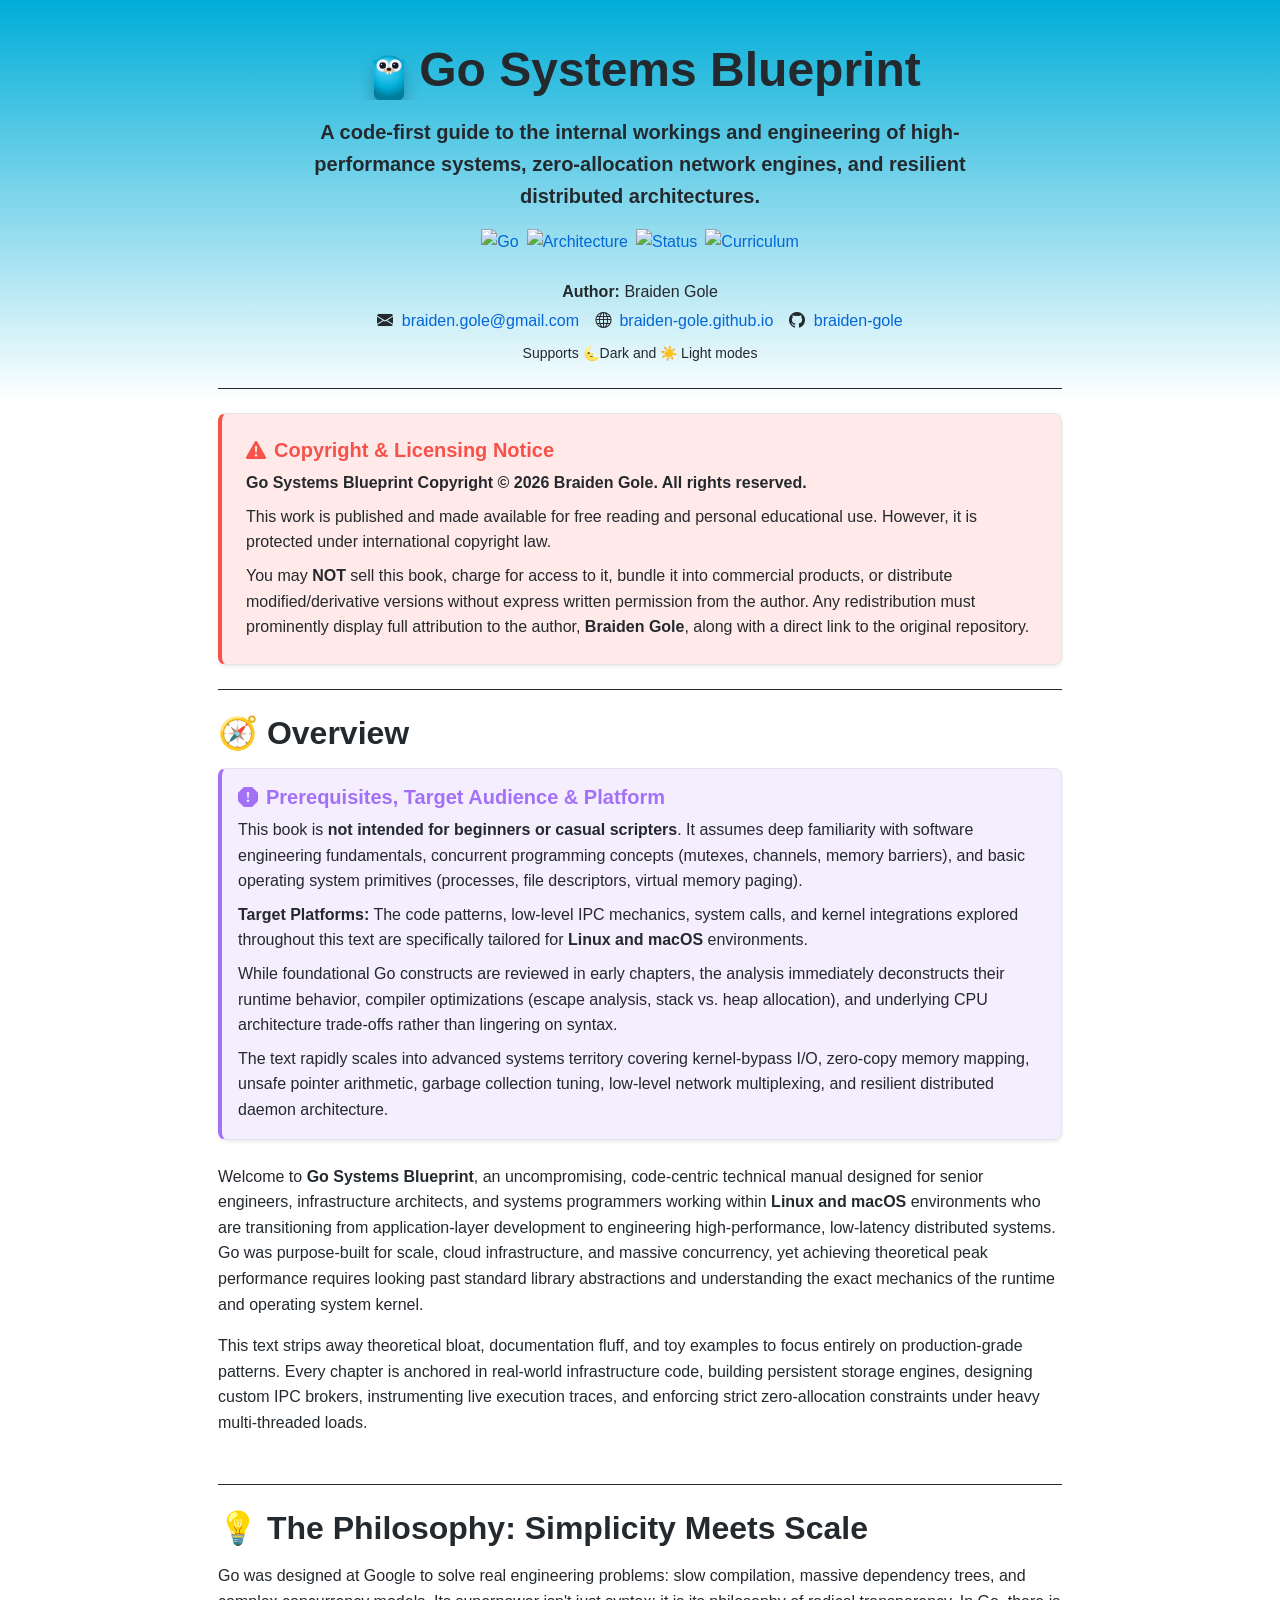
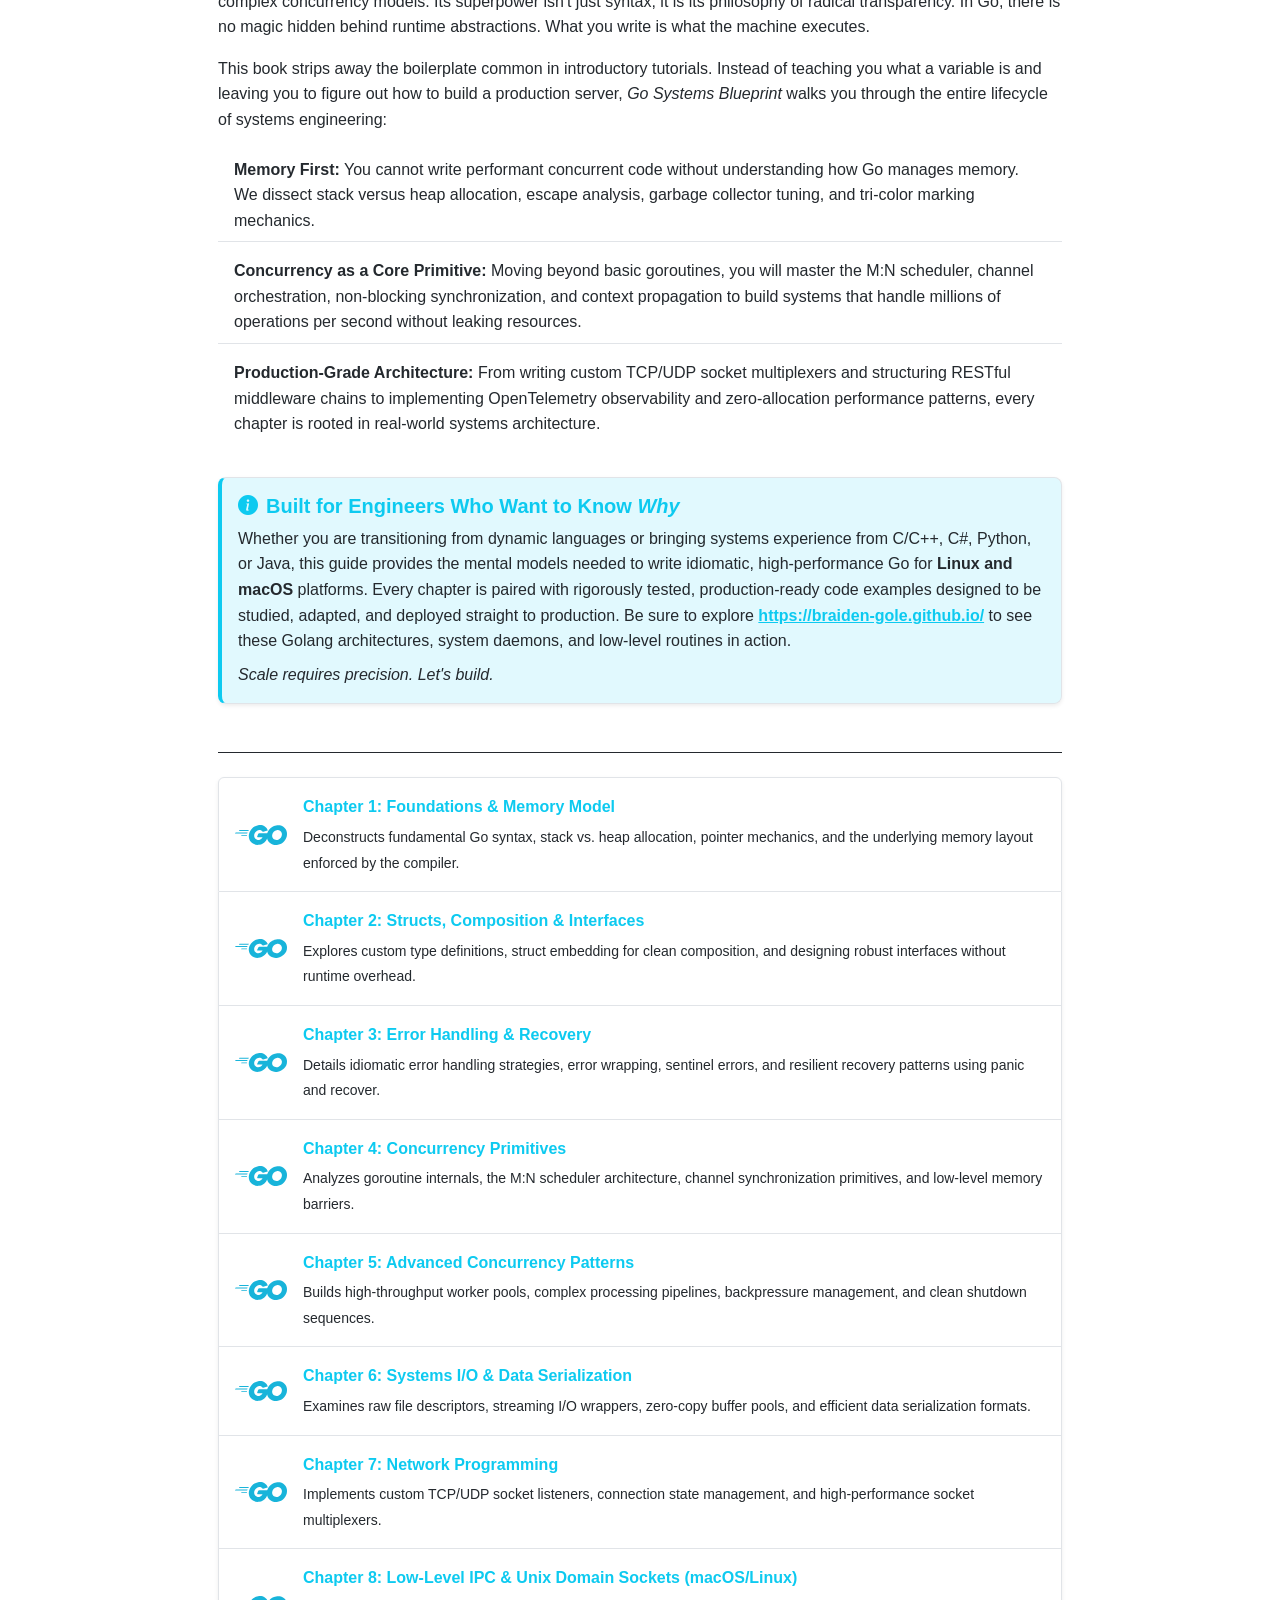
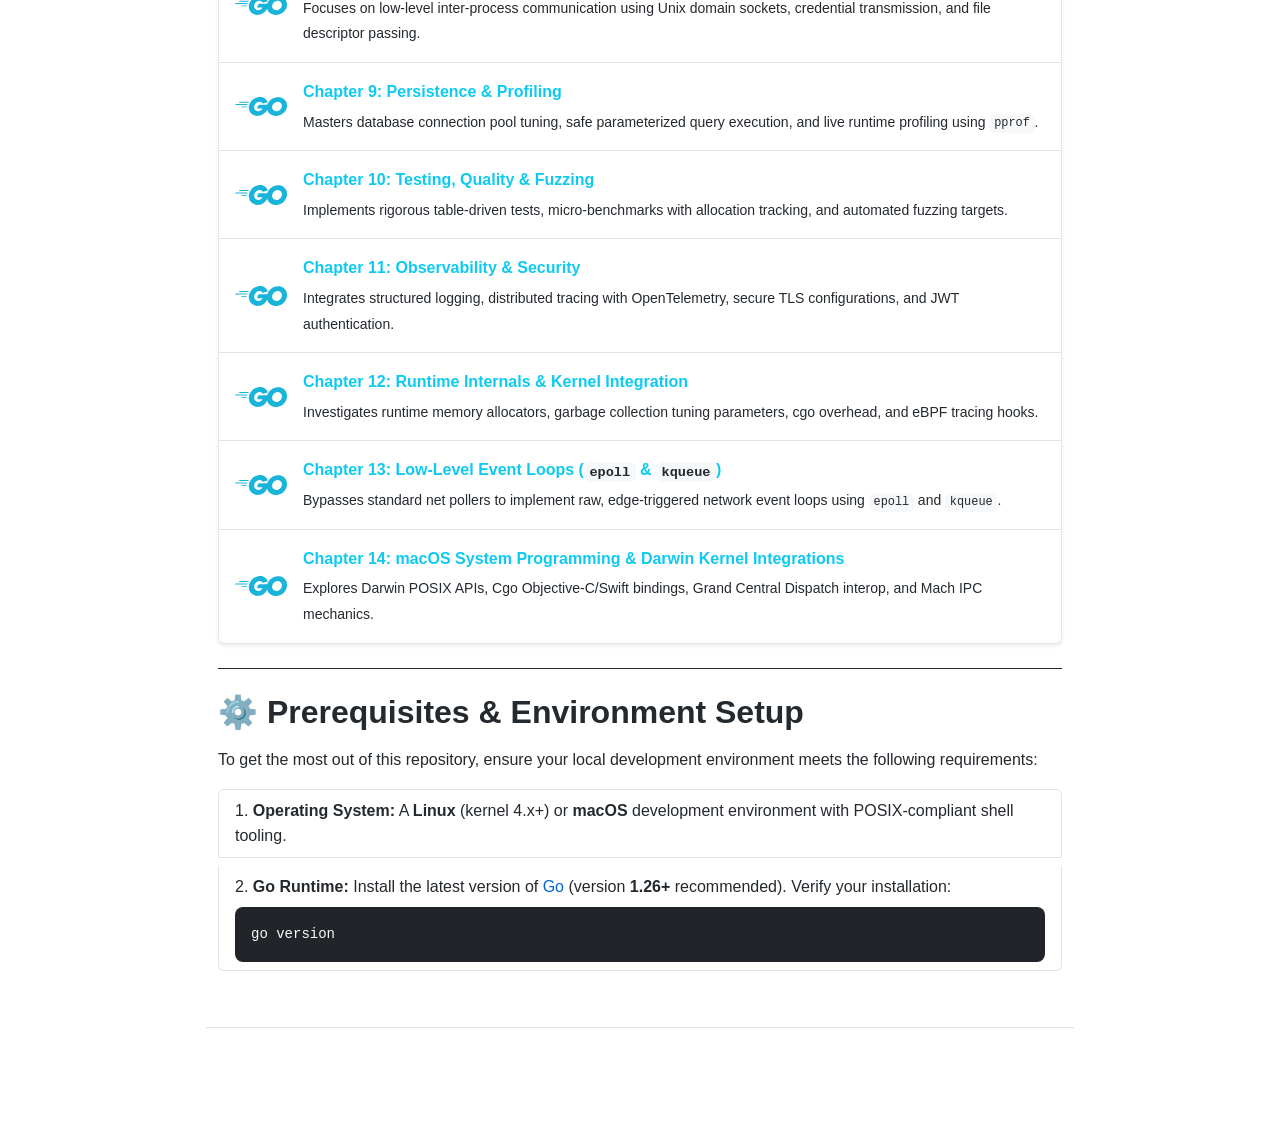
==== commit ef852bbe: "Initial commit." ====
--- a/index.html
+++ b/index.html
@@ -14,22 +14,25 @@
         <meta property="og:description" content="A comprehensive guide and blueprint for building high-performance, scalable systems in Go by Braiden Gole." />
         <meta property="og:type" content="website" />
         <meta property="og:url" content="https://braiden-gole.github.io/go-systems-blueprint-book/" />
-        <meta property="og:image" content="images/braiden_gole_black_dress_shirt.png?v=8" />
+        <meta property="og:image" content="images/circle.png?v=2" />
         <meta property="og:image:width" content="180" />
         <meta property="og:image:height" content="180" />
 
         <title>Go Systems Blueprint | Braiden Gole</title>
 
+         <!-- Primary Browser Tab Favicons (Circle Variant) -->
+        <link rel="icon" type="image/x-icon" href="images/circle.ico?v=20">
+        <link rel="icon" type="image/png" sizes="32x32" href="images/circle.png?v=20">
+        <link rel="icon" type="image/png" sizes="16x16" href="images/circle.png?v=20">
+        
+        <!-- Apple & General Shortcut Icon Declarations (Square Variant) -->
+        <link rel="apple-touch-icon" sizes="180x180" href="images/square.png?v=20">
+
         <!-- Canonical Tag -->
         <link rel="canonical" href="https://braiden-gole.github.io/go-systems-blueprint-book/" />
 
         <!-- Identity Verification -->
         <link rel="me" href="https://github.com/braiden-gole" />
-
-        <!-- Primary Favicons (Relative Paths) -->
-        <link rel="icon" type="image/png" sizes="32x32" href="images/braiden_gole_black_dress_shirt.png?v=8">
-        <link rel="icon" type="image/png" sizes="16x16" href="images/braiden_gole_black_dress_shirt.png?v=8">
-        <link rel="shortcut icon" type="image/png" href="images/braiden_gole_black_dress_shirt.png?v=8">
 
         <!-- Structured Data: Book Schema -->
         <script type="application/ld+json">
@@ -40,7 +43,7 @@
             "headline": "Go Systems Blueprint",
             "url": "https://braiden-gole.github.io/go-systems-blueprint-book/",
             "description": "A comprehensive guide and blueprint for building high-performance, scalable systems in Go.",
-            "image": "images/braiden_gole_black_dress_shirt.png?v=8",
+            "image": "images/circle.png?v=2",
             "author": {
                 "@type": "Person",
                 "@id": "https://braiden-gole.github.io/#person",
@@ -537,8 +540,11 @@
                     </li>
                 </ol>
             </section>
-
         </main>
+
+        <footer class="text-center text-muted pt-4 border-top">
+            <p class="text-white">&copy; 2026 Braiden Gole. Go Systems Blueprint. All rights reserved.</p>
+        </footer>
 
         <!-- Bootstrap 5 JavaScript Bundle -->
         <script src="https://cdn.jsdelivr.net/npm/bootstrap@5.3.3/dist/js/bootstrap.bundle.min.js"
